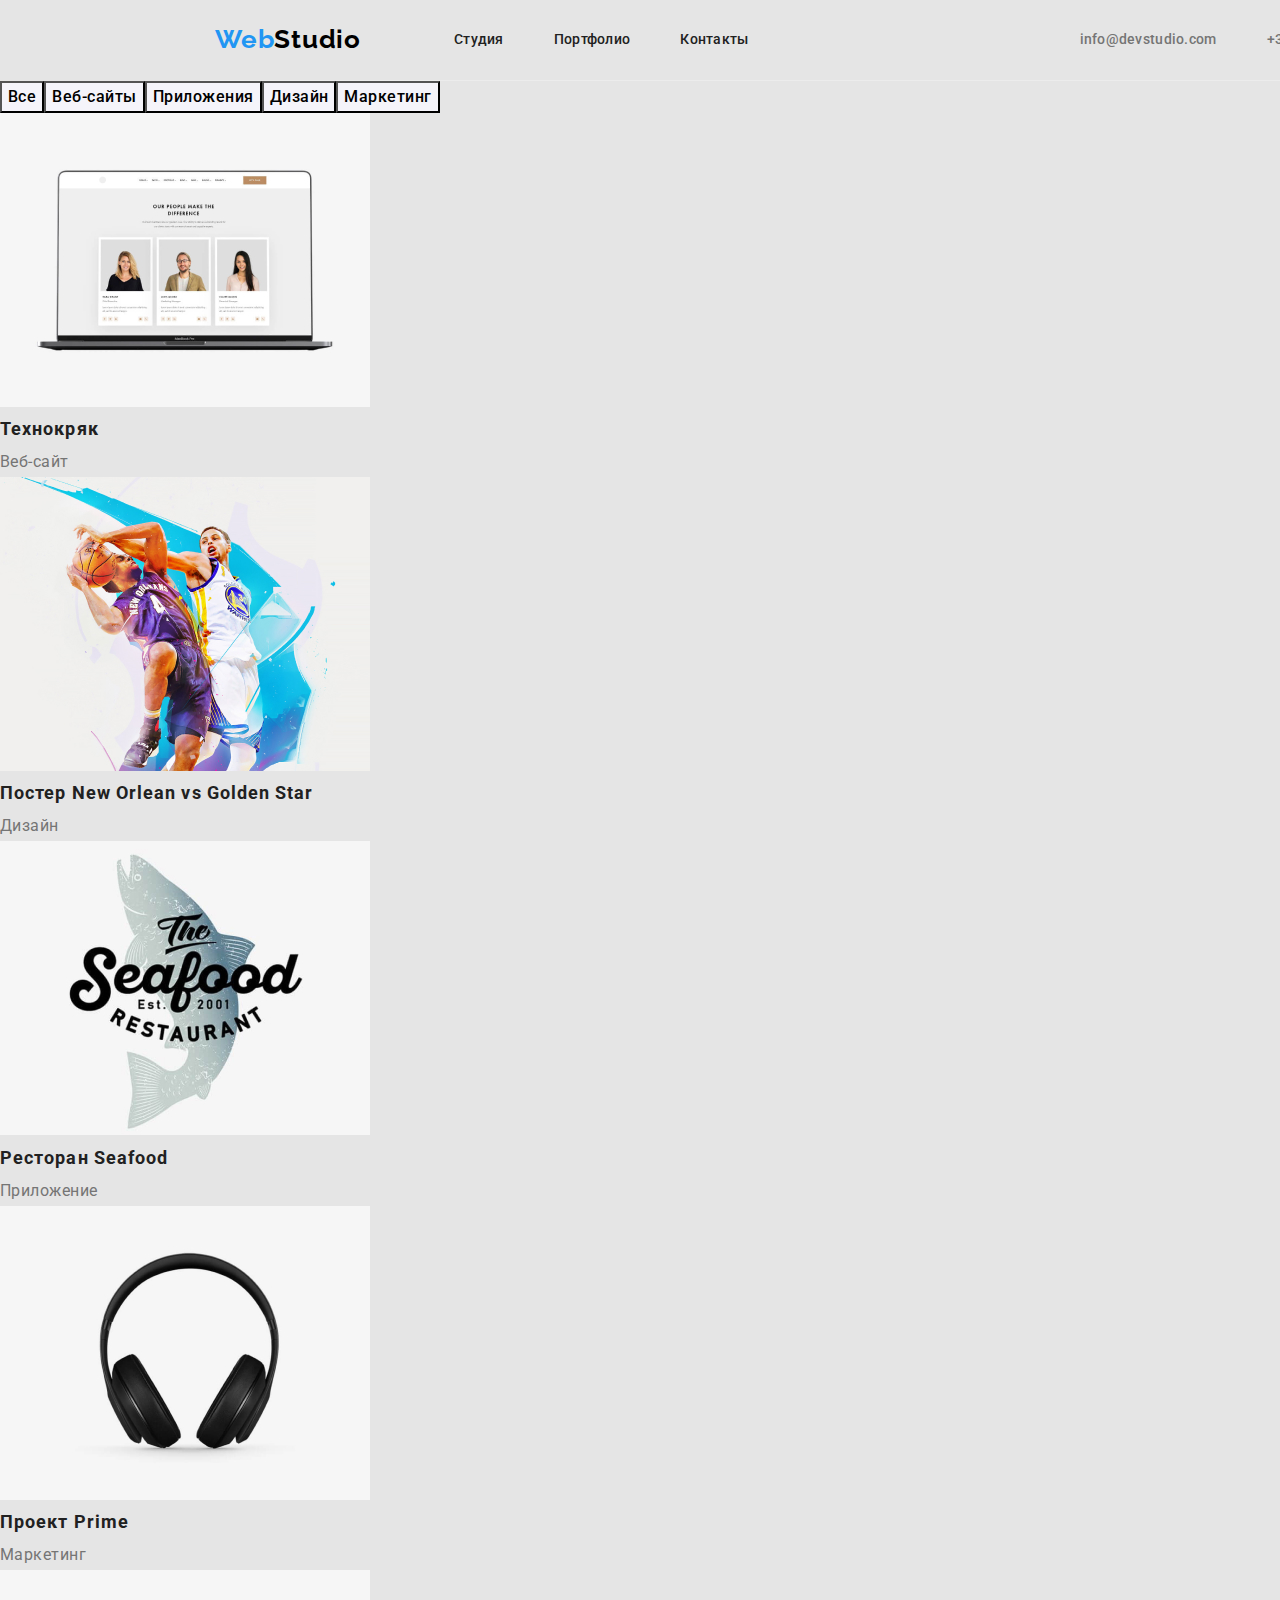
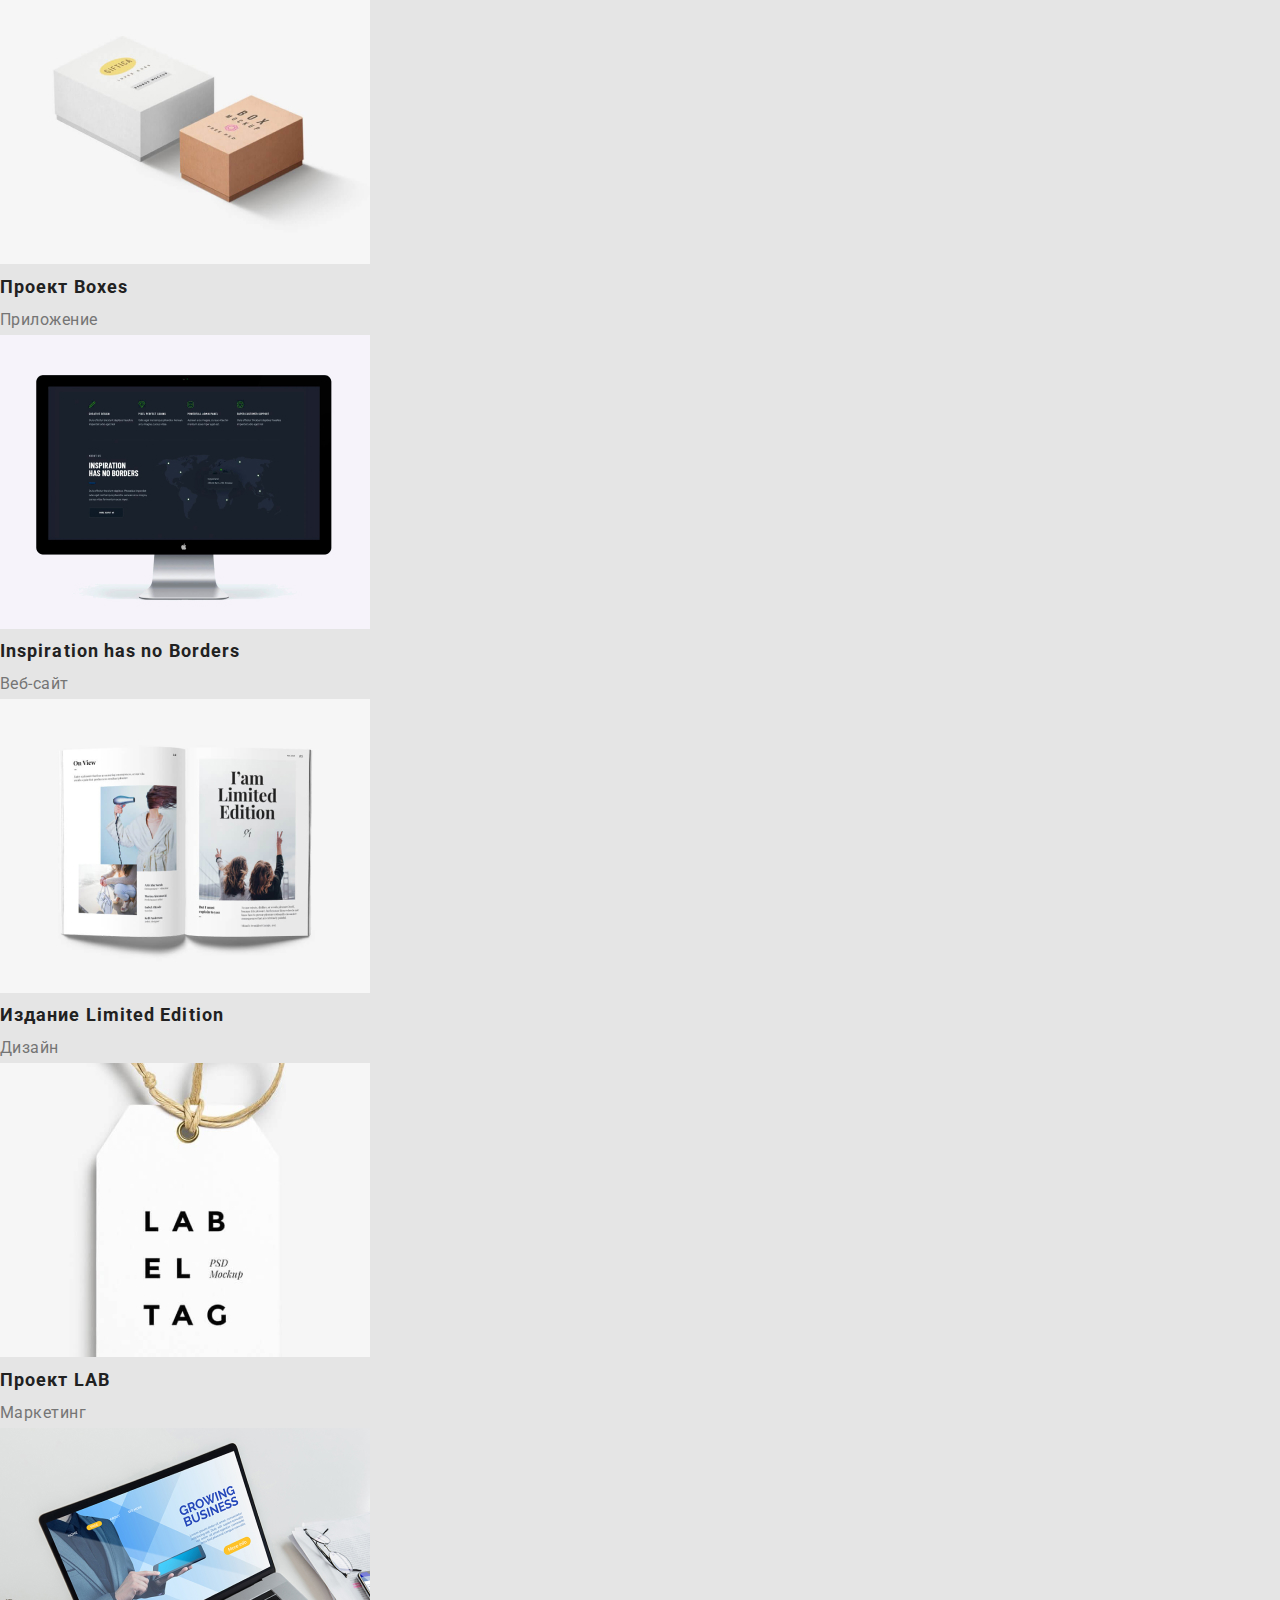
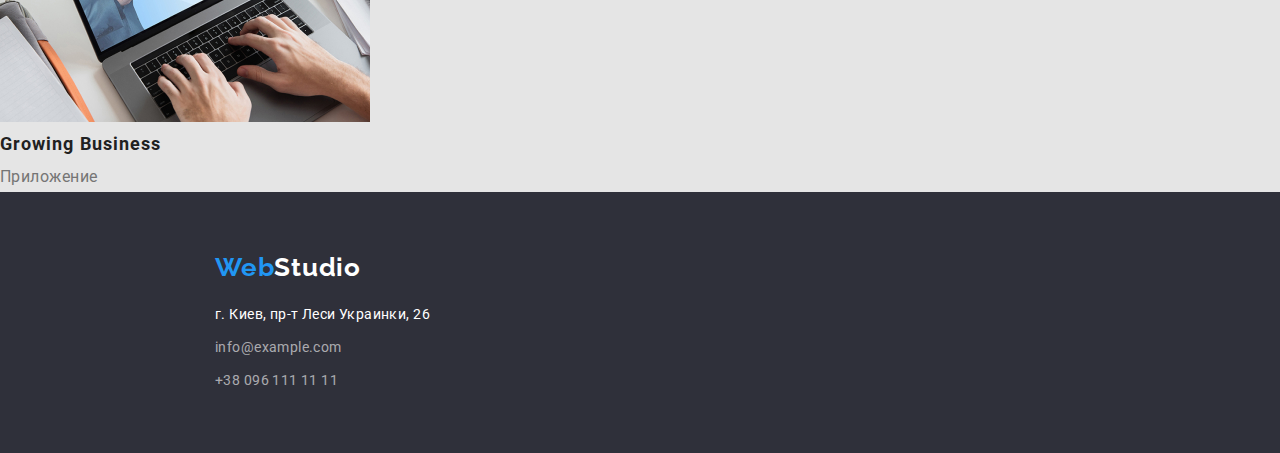
==== portfolio.html @ 34188f6e "ор" ====
<!DOCTYPE html>
<html lang="ru">
  <head>
    <meta charset="UTF-8" />
    <meta http-equiv="X-UA-Compatible" content="IE=edge" />
    <meta name="viewport" content="width=device-width, initial-scale=1.0" />
    <title>Portfolio</title>
    <link rel="preconnect" href="https://fonts.googleapis.com" />
    <link rel="preconnect" href="https://fonts.gstatic.com" crossorigin />
    <link href="https://fonts.googleapis.com/css2?family=Raleway:wght@700&family=Roboto:wght@400;500;700;900&display=swap" rel="stylesheet" />
		<link rel="stylesheet" href="https://cdnjs.cloudflare.com/ajax/libs/modern-normalize/1.1.0/modern-normalize.min.css">
		<link rel="stylesheet" href="./css/styles.css" />
  </head>

  <body>
     <header class="header container">
      <a href="/" class="logo"><span class="logo-web">Web</span><span class="logo-studio">Studio</span></a>

      <nav class="nav"> <!--Navigation !!!remind to add anchors!!!-->
        <ul class="nav-link">
          <li class="item"><a href="./index.html" class="nav-link-studio">Студия</a></li>
          <li class="item"><a href="./portfolio.html" class="nav-link-portfolio">Портфолио</a></li>
          <li class="item"><a href="" class="nav-link-contacts">Контакты</a></li>
        </ul>
      </nav>
				<a href="mailto:info@devstudio.com" class="header-link-mail">info@devstudio.com</a>
      	<a href="tel:+380961111111" class="header-link-tel">+38 096 111 11 11</a>
			      
    </header>

    <main>
      <section class="portfolio-projects-bloc">
        <ul class="portfolio-button-bloc">
          <li><button type="button" class="portfolio-button-whole">Все</button></li>
          <li><button type="button" class="portfolio-button-web">Веб-сайты</button></li>
          <li><button type="button" class="portfolio-button-app">Приложения</button></li>
          <li><button type="button" class="portfolio-button-design">Дизайн</button></li>
          <li><button type="button" class="portfolio-button-market">Маркетинг</button></li>
        </ul>

        <ul>
          <li>
            <a href="" class="portfolio-project-item"
              ><img src="./images/portfolio1.jpg" alt="ноутбук" width="370" />
              <h3 class="project-item-name">Технокряк</h3>
              <p class="project-item-attribute">Веб-сайт</p></a
            >
          </li>
          <li>
            <a href="" class="portfolio-project-item"
              ><img src="./images/portfolio2.jpg" alt="игра в баскетбол" width="370" />
              <h3 class="project-item-name">Постер New Orlean vs Golden Star</h3>
              <p class="project-item-attribute">Дизайн</p></a
            >
          </li>
          <li>
            <a href="" class="portfolio-project-item"
              ><img src="./images/portfolio3.jpg" alt="лого ресторана" width="370" />
              <h3 class="project-item-name">Ресторан Seafood</h3>
              <p class="project-item-attribute">Приложение</p></a
            >
          </li>
          <li>
            <a href="" class="portfolio-project-item"
              ><img src="./images/portfolio4.jpg" alt="наушники" width="370" />
              <h3 class="project-item-name">Проект Prime</h3>
              <p class="project-item-attribute">Маркетинг</p></a
            >
          </li>
          <li>
            <a href="" class="portfolio-project-item"
              ><img src="./images/portfolio5.jpg" alt="коробочки" width="370" />
              <h3 class="project-item-name">Проект Boxes</h3>
              <p class="project-item-attribute">Приложение</p></a
            >
          </li>
          <li>
            <a href="" class="portfolio-project-item"
              ><img src="./images/portfolio6.jpg" alt="монитор" width="370" />
              <h3 class="project-item-name">Inspiration has no Borders</h3>
              <p class="project-item-attribute">Веб-сайт</p></a
            >
          </li>
          <li>
            <a href="" class="portfolio-project-item"
              ><img src="./images/portfolio7.jpg" alt="книга" width="370" />
              <h3 class="project-item-name">Издание Limited Edition</h3>
              <p class="project-item-attribute">Дизайн</p></a
            >
          </li>
          <li>
            <a href="" class="portfolio-project-item"
              ><img src="./images/portfolio8.jpg" alt="ярлык" width="370" />
              <h3 class="project-item-name">Проект LAB</h3>
              <p class="project-item-attribute">Маркетинг</p></a
            >
          </li>
          <li>
            <a href="" class="portfolio-project-item"
              ><img src="./images/portfolio9.jpg" alt="рука ноутбук" width="370" />
              <h3 class="project-item-name">Growing Business</h3>
              <p class="project-item-attribute">Приложение</p></a
            >
          </li>
        </ul>
      </section>
    </main>

   <footer class="footer container">
			<div class="footer-bloc">
			 <a href="/" class="logo-footer"><span class="logo-web">Web</span><span class="logo-studio-footer">Studio</span></a>
     	 <address>
				<ul  class="footer-adr-bloc">
					<li><a href=""><p class="footer-address">г. Киев, пр-т Леси Украинки, 26</p></a></li>
					<li><a href="mailto:info@example.com" class="footer-link-mail">info@example.com</a></li>
					<li><a href="tel:+380961111111" class="footer-link-tel">+38 096 111 11 11</a></li>
				</ul>     
     	 </address>
			</div>     
    </footer>
  </body>
</html>
---- css/styles.css ----
body {
	 width: 1600px;
 	font-family: 'Roboto', sans-serif;
	color: var(--font-color);
	background-color: var(--background-color) ;
}

 :root {
	--white: #ffffff;
	--black: #000000; 
 	--font-color: #212121; /*var(--font-color)*/
	--accent-color:#2196F3; /*var(--accent-color)*/
	--footer-color:#2F303A; /*var(--footer-color)*/
	--background-color:#e5e5e5; /*var(--background-color)*/
	--team-bcgr-clr:#F5F4FA;
	--link-color:#757575; /*var(--link-color)*/
	--hero-color: #2F303A; /*var(--hero-color)*/
	--button-nonactiv-color:#F5F4FA;
	--footer-link-color: rgba(255, 255, 255, 0.6) /*var(--footer-link-color)*/
}

h1, h2, h3, ul, p {
	margin: 0;
	padding: 0;  /* !!!!!   ЭТО НАДО ИЛИ НЕТ?   !!!!!*/
	list-style-type: none;
}

.header {
	 display: flex;
	 align-items: center;
	 border-bottom: 1px solid #ECECEC;
}

.container {
	width: 1200px;
	margin-left: auto;
	margin-right: auto;
	
}

.logo {
	margin-left: 15px;

	font-family: 'Raleway';
	font-weight: 700;
	font-size: 26px;
	line-height: 1.2;
	text-decoration: none;
	letter-spacing: 0.03em;
}

.logo-web {
	font-family: 'Raleway';
	font-weight: 700;
	font-size: 26px;
	line-height: 1.2;
	letter-spacing: 0.03em;
	color: var(--accent-color);
}

.logo-studio {
	font-family: 'Raleway';
	font-weight: 700;
	font-size: 26px;
	line-height: 1.2;
	letter-spacing: 0.03em;
	color: var(--black);
}

.logo-studio-footer {
	font-family: 'Raleway';
	font-weight: 700;
	font-size: 26px;
	line-height: 1.2;
	letter-spacing: 0.03em;
	color: var(--white)
}

.nav {}

.nav-link {
	display: flex;
	list-style-type: none;
	margin-left: 93px;
}

.nav-link .item + .item{
	margin-left: 50px;
}

/* .nav-link li {outline: 1px solid red;} */

.nav-link a {
	display: block;
	padding-top: 32px;
	padding-bottom: 32px;

	color: var(--font-color);
	font-weight: 500;
	font-size: 14px;
	line-height: 1.14;
	letter-spacing: 0.02em;

	text-decoration: none;
}

.nav-link a:hover, .nav-link a:focus {
	color: var(--accent-color) ; 
}
 
.nav-link-studio {}

.nav-link-portfolio {}

.nav-link-contacts {}

.header-link-mail {
	margin-left: 331px;
	padding-top: 32px;
	padding-bottom: 32px;

	font-weight: 500;
	font-size: 14px;
	line-height: 1.14;
	letter-spacing: 0.02em;
	color: var(--link-color);

	text-decoration: none;
}

.header-link-mail:hover, .header-link-mail:focus {
	color: var(--accent-color); 
}

.header-link-tel {
	margin-left: 50px;
	padding-top: 32px;
	padding-bottom: 32px;

	font-weight: 500;
	font-size: 14px;
	line-height: 1.14;
	letter-spacing: 0.02em;
	color: var(--link-color);

	text-decoration: none;
}

.header-link-tel:hover, 
.header-link-tel:focus {
	color: var(--accent-color);
}

.hero {
	background-color: var(--hero-color);
}

.hero .container {
	padding-top: 200px;
	padding-bottom: 200px;
}

.hero-title {
	color: var(--white);
	font-weight: 900;
	font-size: 44px;
	line-height: 1.36;
	text-align: center;
	letter-spacing: 0.06em;
	text-transform: uppercase;
}

.hero-button {
	display: block;
	margin-left: auto;
	margin-right: auto;
	margin-top: 30px;
	padding: 10px 32px;

	font-family: inherit;
	font-style: inherit;
	font-weight: 700;
	font-size: 16px;
	line-height: 1.9;
	letter-spacing: 0.06em;
  background-color: var(--accent-color);
	color: var(--white);
	
	cursor: pointer;	
	border-radius: 4px;
	border-color: transparent;
}
 
.hero-button:hover, 
.hero-button:focus{} 

.hang{
	display: flex;
	margin-top: 94px;
		/* outline: 1px solid red; */
}

.hang .item {
	width: 270px;
}

.hang .item + .item {
	margin-left: 30px;
}

.hang-title {
	font-weight: 700;
	font-size: 14px;
	line-height: 1.14;
	letter-spacing: 0.03em;
	text-transform: uppercase;
}

.hang-desc {
	margin-top: 10px;

	font-weight: 400;
	font-size: 14px;
	line-height: 1.7;
	letter-spacing: 0.03em;
	color: var(--link-color);
}

.activity {
	margin-top: 94px;
		/* outline: 1px solid green; */
}

.activity-title {
	font-weight: 700;
	font-size: 36px;
	line-height: 1.17;
	text-align: center;
	letter-spacing: 0.03em;
}

.activity .list {
	display: flex;
	margin-right: auto;
	justify-content: space-around;
	/* outline: 1px solid red; */
}

.activity .list .item {
	margin-top: 50px;
}

.activity .list .item img {
	display: block;
}

.team {
	margin-top: 94px;
	padding-bottom: 94px;

	background-color: var(--team-bcgr-clr) ;
	/* outline: 1px solid green; */
}

.team-title {
	padding-top: 94px;

	font-weight: 700;
	font-size: 36px;
	line-height: 1.17;
	text-align: center;
	letter-spacing: 0.03em;
}

.team-list {
	display: flex;
	margin-top: 50px;
	/* outline: 1px solid red; */
}

.team-list .item {
	/* outline: 1px solid gray; */
	background-color: var(--white);
	filter: drop-shadow(0px 4px 4px rgba(0, 0, 0, 0.25));
}

.team-list .item > img{
 display: block;

}

.team-list .item + .item {
 margin-left: 30px;
}

.team-name {
	margin-top: 30px;
	text-align: center;


	font-weight: 500;
	font-size: 16px;
	line-height: 1.2;
	letter-spacing: 0.03em;
}

.team-position {
	margin-top: 10px;
	text-align: center;

	font-size: 16px;
	line-height: 1.9;
	letter-spacing: 0.03em;
	color: var(--link-color);
}

.footer {
	width: 1600px;
	background-color: var(--footer-color);
}

.footer-bloc {
	margin-left: 215px;
	padding-top: 60px;
	padding-bottom: 60px;
}

.logo-footer {
	text-decoration: none;
}


.footer-adr-bloc {
	display: block;
	margin-top: 20px;
}

.footer-adr-bloc a {
	display: block;
	text-decoration: none;
}
.footer-address {
	font-style: normal;
	font-size: 14px;
	line-height: 1.7;
	letter-spacing: 0.03em;
	color: var(--white);
}

.footer-link-mail {
	margin-top: 9px;

	font-style: normal;
	font-size: 14px;
	line-height: 1.7;
	letter-spacing: 0.03em;
	color: var(--footer-link-color);

	text-decoration: none;
}

.footer-link-tel {
	margin-top: 9px;

	font-style: normal;
	font-size: 14px;
	line-height: 1.7;
	letter-spacing: 0.03em;
	color: var(--footer-link-color);

	text-decoration: none;
}

.portfolio-button-bloc {
	display: flex;
}

.portfolio-button-whole {
	font-family: inherit;
	font-style: inherit;
	font-weight: 500;
	font-size: 16px;
	line-height: 1.6;
	text-align: center;
	letter-spacing: 0.03em;
	background-color: var(--button-nonactiv-color);

	cursor: pointer;
}

.portfolio-button-web {
	font-family: inherit;
	font-style: inherit;
	font-weight: 500;
	font-size: 16px;
	line-height: 1.6;
	text-align: center;
	letter-spacing: 0.03em;
	background-color: var(--button-nonactiv-color);
	
	cursor: pointer;
	background-color: var(--button-nonactiv-color);
}

.portfolio-button-app {
	font-family: inherit;
	font-style: inherit;
	font-weight: 500;
	font-size: 16px;
	line-height: 1.6;
	text-align: center;
	letter-spacing: 0.03em;
	background-color: var(--button-nonactiv-color);
	
	cursor: pointer;

}

.portfolio-button-design {
	font-family: inherit;
	font-style: inherit;
	font-weight: 500;
	font-size: 16px;
	line-height: 1.6;
	text-align: center;
	letter-spacing: 0.03em;
	background-color: var(--button-nonactiv-color);

	cursor: pointer;

}

.portfolio-button-market {
	font-family: inherit;
	font-style: inherit;
	font-weight: 500;
	font-size: 16px;
	line-height: 1.6;
	text-align: center;
	letter-spacing: 0.03em;
	background-color: var(--button-nonactiv-color);

	cursor: pointer;
}

.portfolio-button-whole:hover, 
.portfolio-button-whole:focus {
	background-color: var(--accent-color);
	color: var(--white);
}

.portfolio-button-web:hover, 
.portfolio-button-web:focus {
	background-color: var(--accent-color);
	color: var(--white);
}


.portfolio-button-app:hover, 
.portfolio-button-app:focus {
	background-color: var(--accent-color);
	color: var(--white);
}


.portfolio-button-design:hover, 
.portfolio-button-design:focus {
	background-color: var(--accent-color);
	color: var(--white);
}

.portfolio-button-market:hover, 
.portfolio-button-market:focus {
	background-color: var(--accent-color);
	color: var(--white);
}


.portfolio-projects-bloc {}

.portfolio-projects-bloc ul {
	list-style-type: none;
}

.portfolio-project-item {
	text-decoration: none;
}

.project-item-name {
	font-weight: 700;
	font-size: 18px;
	line-height: 2.0;
	letter-spacing: 0.06em;
	color: var(--font-color);
}

.project-item-attribute {
	font-size: 16px;
	line-height: 30px;
	letter-spacing: 0.03em;
	color: var(--link-color);
}
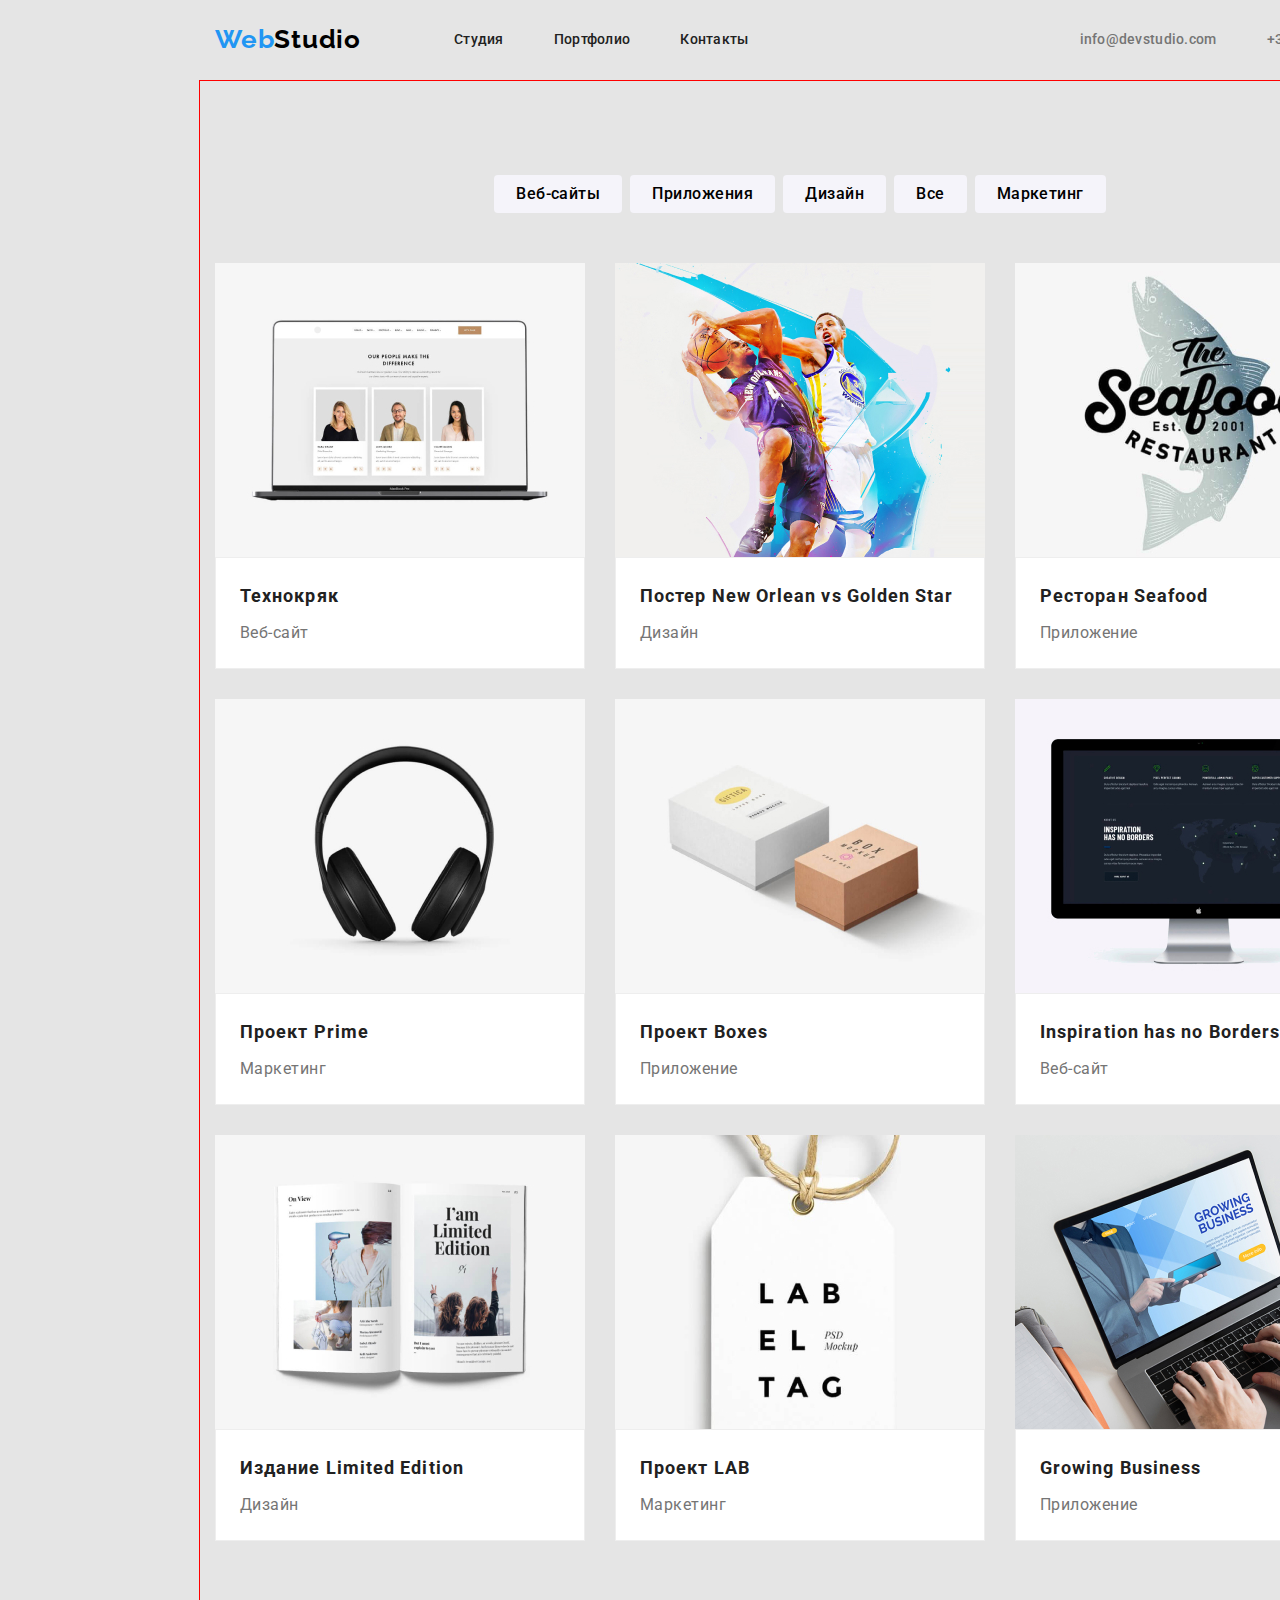
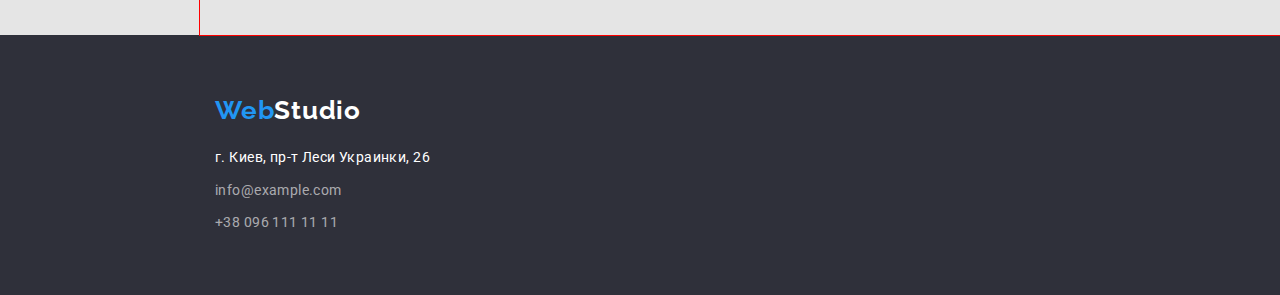
==== commit 5b8ee08d: "xxx" ====
--- a/portfolio.html
+++ b/portfolio.html
@@ -13,107 +13,127 @@
   </head>
 
   <body>
-     <header class="header container">
-      <a href="/" class="logo"><span class="logo-web">Web</span><span class="logo-studio">Studio</span></a>
+    <header>
+			<div class=" header container">
+				<a href="/" class="logo"><span class="logo-web">Web</span><span class="logo-studio">Studio</span></a>
 
-      <nav class="nav"> <!--Navigation !!!remind to add anchors!!!-->
-        <ul class="nav-link">
-          <li class="item"><a href="./index.html" class="nav-link-studio">Студия</a></li>
-          <li class="item"><a href="./portfolio.html" class="nav-link-portfolio">Портфолио</a></li>
-          <li class="item"><a href="" class="nav-link-contacts">Контакты</a></li>
-        </ul>
-      </nav>
+        <nav class="nav"> <!--Navigation !!!remind to add anchors!!!-->
+          <ul class="nav-link">
+            <li class="item"><a href="./index.html" class="nav-link-studio">Студия</a></li>
+            <li class="item"><a href="./portfolio.html" class="nav-link-portfolio">Портфолио</a></li>
+            <li class="item"><a href="" class="nav-link-contacts">Контакты</a></li>
+          </ul>
+        </nav>
 				<a href="mailto:info@devstudio.com" class="header-link-mail">info@devstudio.com</a>
       	<a href="tel:+380961111111" class="header-link-tel">+38 096 111 11 11</a>
-			      
+		  </div>
     </header>
 
     <main>
-      <section class="portfolio-projects-bloc">
+			<div class="container">
+      <section class="section">
         <ul class="portfolio-button-bloc">
-          <li><button type="button" class="portfolio-button-whole">Все</button></li>
-          <li><button type="button" class="portfolio-button-web">Веб-сайты</button></li>
-          <li><button type="button" class="portfolio-button-app">Приложения</button></li>
-          <li><button type="button" class="portfolio-button-design">Дизайн</button></li>
-          <li><button type="button" class="portfolio-button-market">Маркетинг</button></li>
+					<li class="button"><button type="button" class="portfolio-button">Веб-сайты</button></li>
+          <li class="button"><button type="button" class="portfolio-button">Приложения</button></li>
+          <li class="button"><button type="button" class="portfolio-button">Дизайн</button></li>
+          <li class="button"><button type="button" class="portfolio-button">Все</button></li>
+          <li class="button"><button type="button" class="portfolio-button">Маркетинг</button></li>
         </ul>
 
-        <ul>
-          <li>
-            <a href="" class="portfolio-project-item"
+        <ul class="portfolio-projects">
+          <li class="item">
+            <a href="" class="link" 
               ><img src="./images/portfolio1.jpg" alt="ноутбук" width="370" />
-              <h3 class="project-item-name">Технокряк</h3>
-              <p class="project-item-attribute">Веб-сайт</p></a
+             <div class="signature">
+							<h3 class="project-item-name">Технокряк</h3>
+              <p class="project-item-attribute">Веб-сайт</p></div></a
             >
           </li>
-          <li>
-            <a href="" class="portfolio-project-item"
+          <li class="item">
+            <a href="" class="link"
               ><img src="./images/portfolio2.jpg" alt="игра в баскетбол" width="370" />
-              <h3 class="project-item-name">Постер New Orlean vs Golden Star</h3>
-              <p class="project-item-attribute">Дизайн</p></a
+             <div class="signature">
+							<h3 class="project-item-name">Постер New Orlean vs Golden Star</h3>
+              <p class="project-item-attribute">Дизайн</p></div></a
             >
           </li>
-          <li>
-            <a href="" class="portfolio-project-item"
+          <li class="item">
+            <a href="" class="link"
               ><img src="./images/portfolio3.jpg" alt="лого ресторана" width="370" />
-              <h3 class="project-item-name">Ресторан Seafood</h3>
-              <p class="project-item-attribute">Приложение</p></a
+             <div class="signature">
+							<h3 class="project-item-name">Ресторан Seafood</h3>
+              <p class="project-item-attribute">Приложение</p>
+						 </div></a
             >
           </li>
-          <li>
-            <a href="" class="portfolio-project-item"
+          <li class="item">
+            <a href="" class="link"
               ><img src="./images/portfolio4.jpg" alt="наушники" width="370" />
-              <h3 class="project-item-name">Проект Prime</h3>
-              <p class="project-item-attribute">Маркетинг</p></a
+             <div class="signature">
+							<h3 class="project-item-name">Проект Prime</h3>
+              <p class="project-item-attribute">Маркетинг</p>
+						 </div></a
             >
           </li>
-          <li>
-            <a href="" class="portfolio-project-item"
+          <li class="item">
+            <a href="" class="link"
               ><img src="./images/portfolio5.jpg" alt="коробочки" width="370" />
-              <h3 class="project-item-name">Проект Boxes</h3>
-              <p class="project-item-attribute">Приложение</p></a
+             <div class="signature">
+							<h3 class="project-item-name">Проект Boxes</h3>
+              <p class="project-item-attribute">Приложение</p>
+						 </div></a
             >
           </li>
-          <li>
-            <a href="" class="portfolio-project-item"
+          <li class="item">
+            <a href="" class="link"
               ><img src="./images/portfolio6.jpg" alt="монитор" width="370" />
-              <h3 class="project-item-name">Inspiration has no Borders</h3>
-              <p class="project-item-attribute">Веб-сайт</p></a
+             <div class="signature">
+							<h3 class="project-item-name">Inspiration has no Borders</h3>
+              <p class="project-item-attribute">Веб-сайт</p>
+						 </div></a
             >
           </li>
-          <li>
-            <a href="" class="portfolio-project-item"
+          <li class="item">
+            <a href="" class="link"
               ><img src="./images/portfolio7.jpg" alt="книга" width="370" />
-              <h3 class="project-item-name">Издание Limited Edition</h3>
-              <p class="project-item-attribute">Дизайн</p></a
+             <div class="signature">
+							<h3 class="project-item-name">Издание Limited Edition</h3>
+              <p class="project-item-attribute">Дизайн</p>
+						 </div></a
             >
           </li>
-          <li>
-            <a href="" class="portfolio-project-item"
+          <li class="item">
+            <a href="" class="link"
               ><img src="./images/portfolio8.jpg" alt="ярлык" width="370" />
-              <h3 class="project-item-name">Проект LAB</h3>
-              <p class="project-item-attribute">Маркетинг</p></a
+            <div class="signature">
+							<h3 class="project-item-name">Проект LAB</h3>
+              <p class="project-item-attribute">Маркетинг</p>
+						 </div></a
             >
           </li>
-          <li>
-            <a href="" class="portfolio-project-item"
+          <li class="item">
+            <a href="" class="link"
               ><img src="./images/portfolio9.jpg" alt="рука ноутбук" width="370" />
-              <h3 class="project-item-name">Growing Business</h3>
-              <p class="project-item-attribute">Приложение</p></a
+             <div class="signature">
+							<h3 class="project-item-name">Growing Business</h3>
+              <p class="project-item-attribute">Приложение</p>
+						 </div></a
             >
           </li>
+					
         </ul>
+			</div>
       </section>
     </main>
 
-   <footer class="footer container">
-			<div class="footer-bloc">
+   <footer class="footer">
+			<div class="footer-bloc container">
 			 <a href="/" class="logo-footer"><span class="logo-web">Web</span><span class="logo-studio-footer">Studio</span></a>
      	 <address>
 				<ul  class="footer-adr-bloc">
 					<li><a href=""><p class="footer-address">г. Киев, пр-т Леси Украинки, 26</p></a></li>
-					<li><a href="mailto:info@example.com" class="footer-link-mail">info@example.com</a></li>
-					<li><a href="tel:+380961111111" class="footer-link-tel">+38 096 111 11 11</a></li>
+					<li><a href="mailto:info@example.com" class="footer-link">info@example.com</a></li>
+					<li><a href="tel:+380961111111" class="footer-link">+38 096 111 11 11</a></li>
 				</ul>     
      	 </address>
 			</div>     
--- a/css/styles.css
+++ b/css/styles.css
@@ -16,26 +16,41 @@
 	--link-color:#757575; /*var(--link-color)*/
 	--hero-color: #2F303A; /*var(--hero-color)*/
 	--button-nonactiv-color:#F5F4FA;
+	--header-border-clr:#ECECEC;
+	--portfolio-border-clr:#EEEEEE;
 	--footer-link-color: rgba(255, 255, 255, 0.6) /*var(--footer-link-color)*/
 }
 
-h1, h2, h3, ul, p {
+h1, 
+h2, 
+h3, 
+ul, 
+p {
 	margin: 0;
 	padding: 0;  /* !!!!!   ЭТО НАДО ИЛИ НЕТ?   !!!!!*/
 	list-style-type: none;
 }
 
-.header {
-	 display: flex;
-	 align-items: center;
-	 border-bottom: 1px solid #ECECEC;
-}
+a {text-decoration: none;}
 
 .container {
 	width: 1200px;
 	margin-left: auto;
 	margin-right: auto;
+}
+
+.section {
+	padding: 94px 15px;
+	/* justify-content: center; */
+	outline: 1px solid red;
 	
+}
+
+.header {
+	 display: flex;
+	 align-items: center;
+	 border-bottom: 1px solid var(--header-border-clr);
+	 margin-top: 0;
 }
 
 .logo {
@@ -45,7 +60,6 @@
 	font-weight: 700;
 	font-size: 26px;
 	line-height: 1.2;
-	text-decoration: none;
 	letter-spacing: 0.03em;
 }
 
@@ -100,20 +114,12 @@
 	font-size: 14px;
 	line-height: 1.14;
 	letter-spacing: 0.02em;
-
-	text-decoration: none;
 }
 
 .nav-link a:hover, .nav-link a:focus {
 	color: var(--accent-color) ; 
 }
  
-.nav-link-studio {}
-
-.nav-link-portfolio {}
-
-.nav-link-contacts {}
-
 .header-link-mail {
 	margin-left: 331px;
 	padding-top: 32px;
@@ -124,8 +130,6 @@
 	line-height: 1.14;
 	letter-spacing: 0.02em;
 	color: var(--link-color);
-
-	text-decoration: none;
 }
 
 .header-link-mail:hover, .header-link-mail:focus {
@@ -142,8 +146,6 @@
 	line-height: 1.14;
 	letter-spacing: 0.02em;
 	color: var(--link-color);
-
-	text-decoration: none;
 }
 
 .header-link-tel:hover, 
@@ -151,13 +153,13 @@
 	color: var(--accent-color);
 }
 
-.hero {
+.hero {  /* ЭТОТ КЛАСС ТОЛЬКО ДЛЯ ЧЁРНОГО ФОНА 1600px width*/
 	background-color: var(--hero-color);
 }
 
 .hero .container {
-	padding-top: 200px;
-	padding-bottom: 200px;
+	padding-top: 106px;
+	padding-bottom: 106px;
 }
 
 .hero-title {
@@ -196,8 +198,7 @@
 
 .hang{
 	display: flex;
-	margin-top: 94px;
-		/* outline: 1px solid red; */
+	justify-content: center;
 }
 
 .hang .item {
@@ -226,10 +227,7 @@
 	color: var(--link-color);
 }
 
-.activity {
-	margin-top: 94px;
-		/* outline: 1px solid green; */
-}
+
 
 .activity-title {
 	font-weight: 700;
@@ -239,32 +237,30 @@
 	letter-spacing: 0.03em;
 }
 
-.activity .list {
-	display: flex;
-	margin-right: auto;
-	justify-content: space-around;
+.activity-list {
+	display: flex;
+  justify-content: center;
 	/* outline: 1px solid red; */
 }
 
-.activity .list .item {
+.activity-list .item {
 	margin-top: 50px;
 }
 
-.activity .list .item img {
+.activity-list .item + .item {
+	margin-left: 30px;
+}
+
+.activity-list .item img {
 	display: block;
 }
 
 .team {
-	margin-top: 94px;
-	padding-bottom: 94px;
-
 	background-color: var(--team-bcgr-clr) ;
 	/* outline: 1px solid green; */
 }
 
 .team-title {
-	padding-top: 94px;
-
 	font-weight: 700;
 	font-size: 36px;
 	line-height: 1.17;
@@ -275,7 +271,7 @@
 .team-list {
 	display: flex;
 	margin-top: 50px;
-	/* outline: 1px solid red; */
+	padding: 0 15px;
 }
 
 .team-list .item {
@@ -286,7 +282,6 @@
 
 .team-list .item > img{
  display: block;
-
 }
 
 .team-list .item + .item {
@@ -315,7 +310,6 @@
 }
 
 .footer {
-	width: 1600px;
 	background-color: var(--footer-color);
 }
 
@@ -325,11 +319,6 @@
 	padding-bottom: 60px;
 }
 
-.logo-footer {
-	text-decoration: none;
-}
-
-
 .footer-adr-bloc {
 	display: block;
 	margin-top: 20px;
@@ -337,8 +326,8 @@
 
 .footer-adr-bloc a {
 	display: block;
-	text-decoration: none;
-}
+}
+
 .footer-address {
 	font-style: normal;
 	font-size: 14px;
@@ -347,7 +336,7 @@
 	color: var(--white);
 }
 
-.footer-link-mail {
+.footer-link {
 	margin-top: 9px;
 
 	font-style: normal;
@@ -355,27 +344,23 @@
 	line-height: 1.7;
 	letter-spacing: 0.03em;
 	color: var(--footer-link-color);
-
-	text-decoration: none;
-}
-
-.footer-link-tel {
-	margin-top: 9px;
-
-	font-style: normal;
-	font-size: 14px;
-	line-height: 1.7;
-	letter-spacing: 0.03em;
-	color: var(--footer-link-color);
-
-	text-decoration: none;
 }
 
 .portfolio-button-bloc {
 	display: flex;
-}
-
-.portfolio-button-whole {
+	padding-bottom: 16px;
+	justify-content: center;
+	margin-bottom: 34px;
+}
+
+.portfolio-button-bloc .button + .button {
+	margin-left: 8px;
+}
+
+
+.portfolio-button {
+	padding: 6px 22px;
+
 	font-family: inherit;
 	font-style: inherit;
 	font-weight: 500;
@@ -385,105 +370,49 @@
 	letter-spacing: 0.03em;
 	background-color: var(--button-nonactiv-color);
 
+	border-radius: 4px;
+	border-style: none;
 	cursor: pointer;
 }
 
-.portfolio-button-web {
-	font-family: inherit;
-	font-style: inherit;
-	font-weight: 500;
-	font-size: 16px;
-	line-height: 1.6;
-	text-align: center;
-	letter-spacing: 0.03em;
-	background-color: var(--button-nonactiv-color);
-	
-	cursor: pointer;
-	background-color: var(--button-nonactiv-color);
-}
-
-.portfolio-button-app {
-	font-family: inherit;
-	font-style: inherit;
-	font-weight: 500;
-	font-size: 16px;
-	line-height: 1.6;
-	text-align: center;
-	letter-spacing: 0.03em;
-	background-color: var(--button-nonactiv-color);
-	
-	cursor: pointer;
-
-}
-
-.portfolio-button-design {
-	font-family: inherit;
-	font-style: inherit;
-	font-weight: 500;
-	font-size: 16px;
-	line-height: 1.6;
-	text-align: center;
-	letter-spacing: 0.03em;
-	background-color: var(--button-nonactiv-color);
-
-	cursor: pointer;
-
-}
-
-.portfolio-button-market {
-	font-family: inherit;
-	font-style: inherit;
-	font-weight: 500;
-	font-size: 16px;
-	line-height: 1.6;
-	text-align: center;
-	letter-spacing: 0.03em;
-	background-color: var(--button-nonactiv-color);
-
-	cursor: pointer;
-}
-
-.portfolio-button-whole:hover, 
-.portfolio-button-whole:focus {
+.portfolio-button:hover, 
+.portfolio-button:focus {
 	background-color: var(--accent-color);
 	color: var(--white);
 }
 
-.portfolio-button-web:hover, 
-.portfolio-button-web:focus {
-	background-color: var(--accent-color);
-	color: var(--white);
-}
-
-
-.portfolio-button-app:hover, 
-.portfolio-button-app:focus {
-	background-color: var(--accent-color);
-	color: var(--white);
-}
-
-
-.portfolio-button-design:hover, 
-.portfolio-button-design:focus {
-	background-color: var(--accent-color);
-	color: var(--white);
-}
-
-.portfolio-button-market:hover, 
-.portfolio-button-market:focus {
-	background-color: var(--accent-color);
-	color: var(--white);
-}
-
-
-.portfolio-projects-bloc {}
-
-.portfolio-projects-bloc ul {
-	list-style-type: none;
-}
-
-.portfolio-project-item {
-	text-decoration: none;
+.portfolio-projects {
+	display: flex;
+	flex-wrap: wrap;
+}
+
+.portfolio-projects .item {
+	width: 370px;
+	margin-right: 30px;
+	margin-top: 30px;
+	display: block;
+
+	box-sizing: border-box;
+
+	background-color: var(--white);
+}
+
+.portfolio-projects .item:nth-child(3n) {
+	margin-right: 0;
+}
+
+.portfolio-projects .item:nth-child(-n+3) {
+	margin-top: 0;
+}
+
+.portfolio-projects img {
+	display: block;
+}
+
+.signature {
+	width: 370px;
+	padding: 20px 24px;
+	border: 1px solid var(--portfolio-border-clr);
 }
 
 .project-item-name {
@@ -495,6 +424,8 @@
 }
 
 .project-item-attribute {
+	margin-top: 4px;
+
 	font-size: 16px;
 	line-height: 30px;
 	letter-spacing: 0.03em;
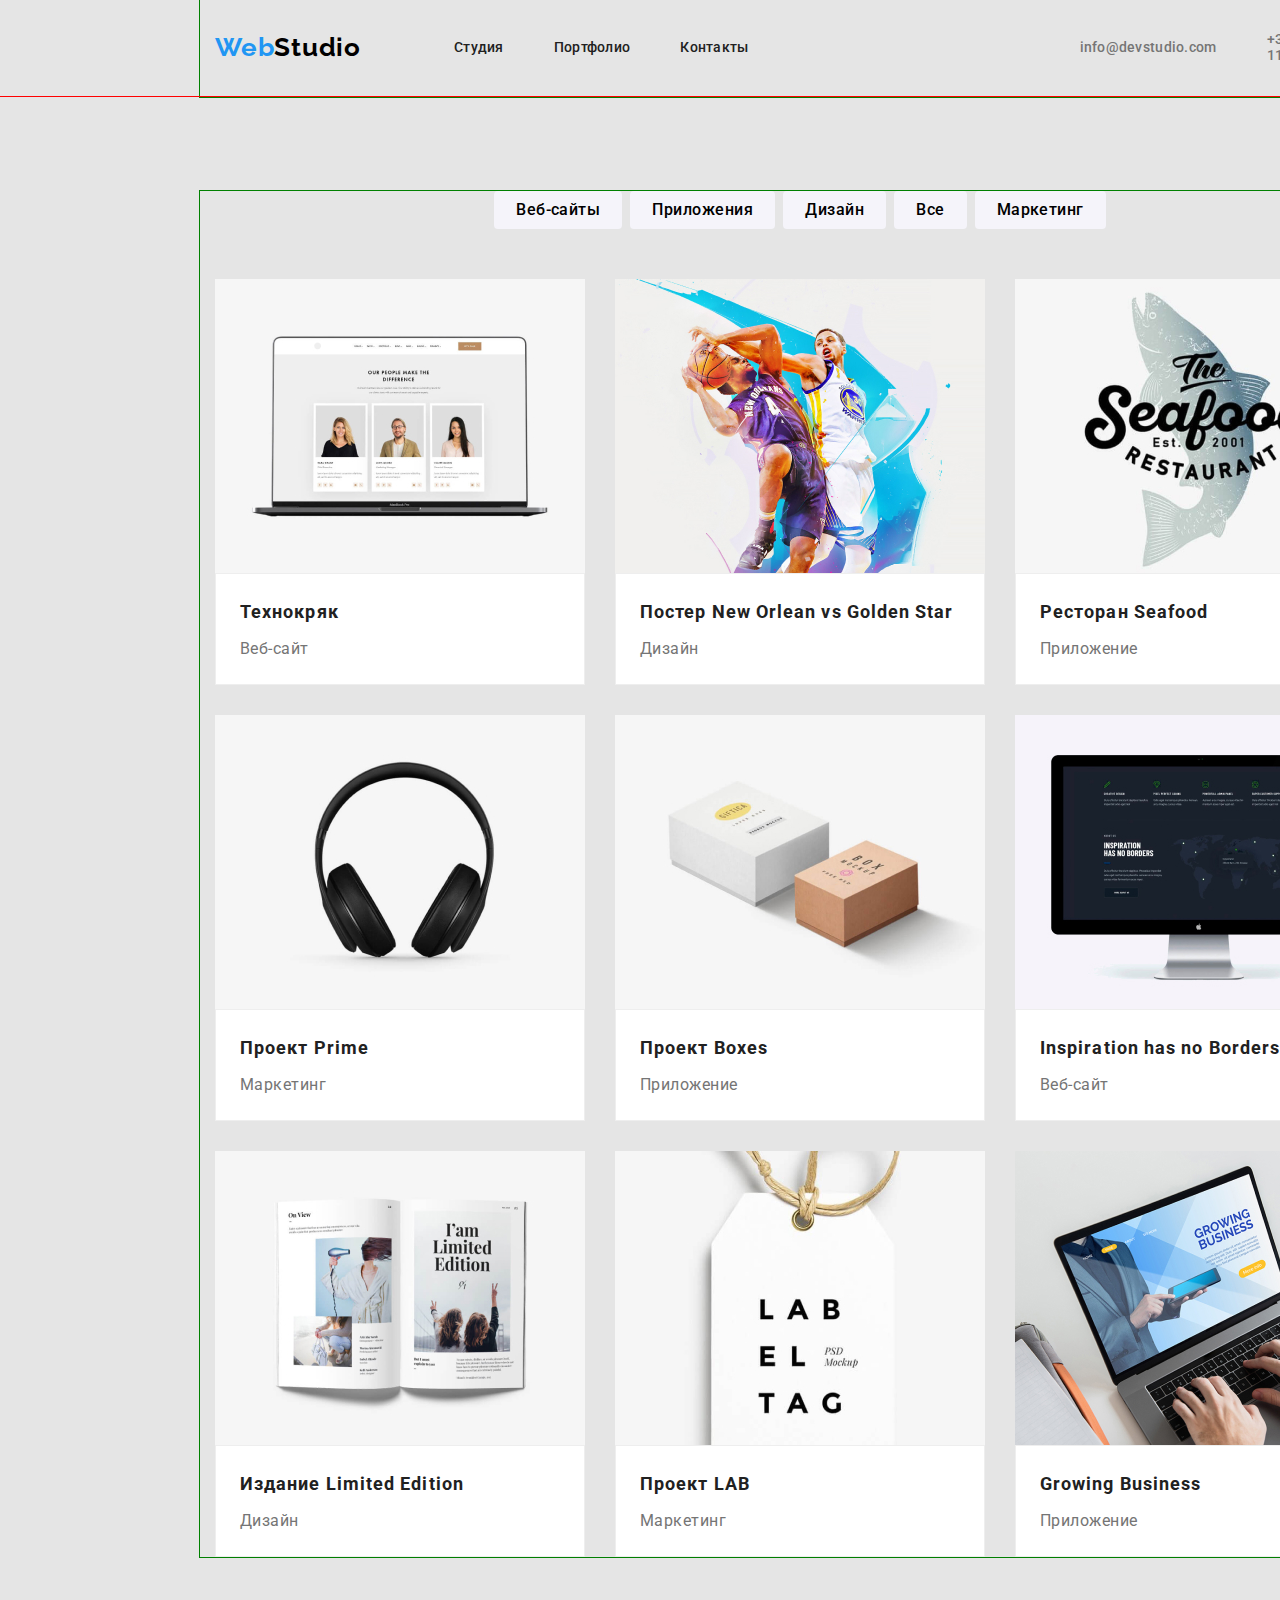
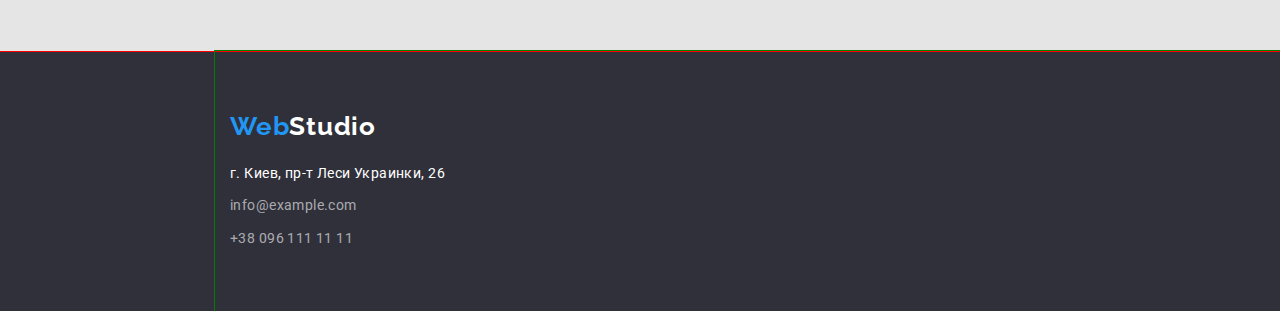
==== commit 06461ab2: "completed homework 3" ====
--- a/portfolio.html
+++ b/portfolio.html
@@ -17,11 +17,11 @@
 			<div class=" header container">
 				<a href="/" class="logo"><span class="logo-web">Web</span><span class="logo-studio">Studio</span></a>
 
-        <nav class="nav"> <!--Navigation !!!remind to add anchors!!!-->
-          <ul class="nav-link">
-            <li class="item"><a href="./index.html" class="nav-link-studio">Студия</a></li>
-            <li class="item"><a href="./portfolio.html" class="nav-link-portfolio">Портфолио</a></li>
-            <li class="item"><a href="" class="nav-link-contacts">Контакты</a></li>
+        <nav class=> <!--Navigation !!!remind to add anchors!!!-->
+          <ul class="nav">
+            <li class="item"><a href="./index.html" class="nav-link">Студия</a></li>
+            <li class="item"><a href="./portfolio.html" class="nav-link">Портфолио</a></li>
+            <li class="item"><a href="" class="nav-link">Контакты</a></li>
           </ul>
         </nav>
 				<a href="mailto:info@devstudio.com" class="header-link-mail">info@devstudio.com</a>
@@ -30,8 +30,9 @@
     </header>
 
     <main>
-			<div class="container">
+			
       <section class="section">
+			  <div class="container">	
         <ul class="portfolio-button-bloc">
 					<li class="button"><button type="button" class="portfolio-button">Веб-сайты</button></li>
           <li class="button"><button type="button" class="portfolio-button">Приложения</button></li>
--- a/css/styles.css
+++ b/css/styles.css
@@ -37,13 +37,13 @@
 	width: 1200px;
 	margin-left: auto;
 	margin-right: auto;
+	padding: 0 15px;
+	outline: 1px solid green;
 }
 
 .section {
-	padding: 94px 15px;
-	/* justify-content: center; */
+	padding: 94px 0;
 	outline: 1px solid red;
-	
 }
 
 .header {
@@ -54,8 +54,6 @@
 }
 
 .logo {
-	margin-left: 15px;
-
 	font-family: 'Raleway';
 	font-weight: 700;
 	font-size: 26px;
@@ -90,21 +88,17 @@
 	color: var(--white)
 }
 
-.nav {}
-
-.nav-link {
+.nav {
 	display: flex;
 	list-style-type: none;
 	margin-left: 93px;
 }
 
-.nav-link .item + .item{
+.nav .item + .item{
 	margin-left: 50px;
 }
 
-/* .nav-link li {outline: 1px solid red;} */
-
-.nav-link a {
+.nav-link {
 	display: block;
 	padding-top: 32px;
 	padding-bottom: 32px;
@@ -116,7 +110,7 @@
 	letter-spacing: 0.02em;
 }
 
-.nav-link a:hover, .nav-link a:focus {
+.nav-link:hover, .nav-link:focus {
 	color: var(--accent-color) ; 
 }
  
@@ -153,13 +147,11 @@
 	color: var(--accent-color);
 }
 
-.hero {  /* ЭТОТ КЛАСС ТОЛЬКО ДЛЯ ЧЁРНОГО ФОНА 1600px width*/
+
+.hero {  
 	background-color: var(--hero-color);
-}
-
-.hero .container {
-	padding-top: 106px;
-	padding-bottom: 106px;
+	padding-top: 200px;
+	padding-bottom: 200px;
 }
 
 .hero-title {
@@ -196,6 +188,7 @@
 .hero-button:hover, 
 .hero-button:focus{} 
 
+
 .hang{
 	display: flex;
 	justify-content: center;
@@ -239,8 +232,6 @@
 
 .activity-list {
 	display: flex;
-  justify-content: center;
-	/* outline: 1px solid red; */
 }
 
 .activity-list .item {
@@ -271,7 +262,6 @@
 .team-list {
 	display: flex;
 	margin-top: 50px;
-	padding: 0 15px;
 }
 
 .team-list .item {
@@ -346,11 +336,13 @@
 	color: var(--footer-link-color);
 }
 
+
 .portfolio-button-bloc {
 	display: flex;
 	padding-bottom: 16px;
 	justify-content: center;
 	margin-bottom: 34px;
+	/* Так нарисовано на макете */
 }
 
 .portfolio-button-bloc .button + .button {
@@ -390,9 +382,6 @@
 	width: 370px;
 	margin-right: 30px;
 	margin-top: 30px;
-	display: block;
-
-	box-sizing: border-box;
 
 	background-color: var(--white);
 }
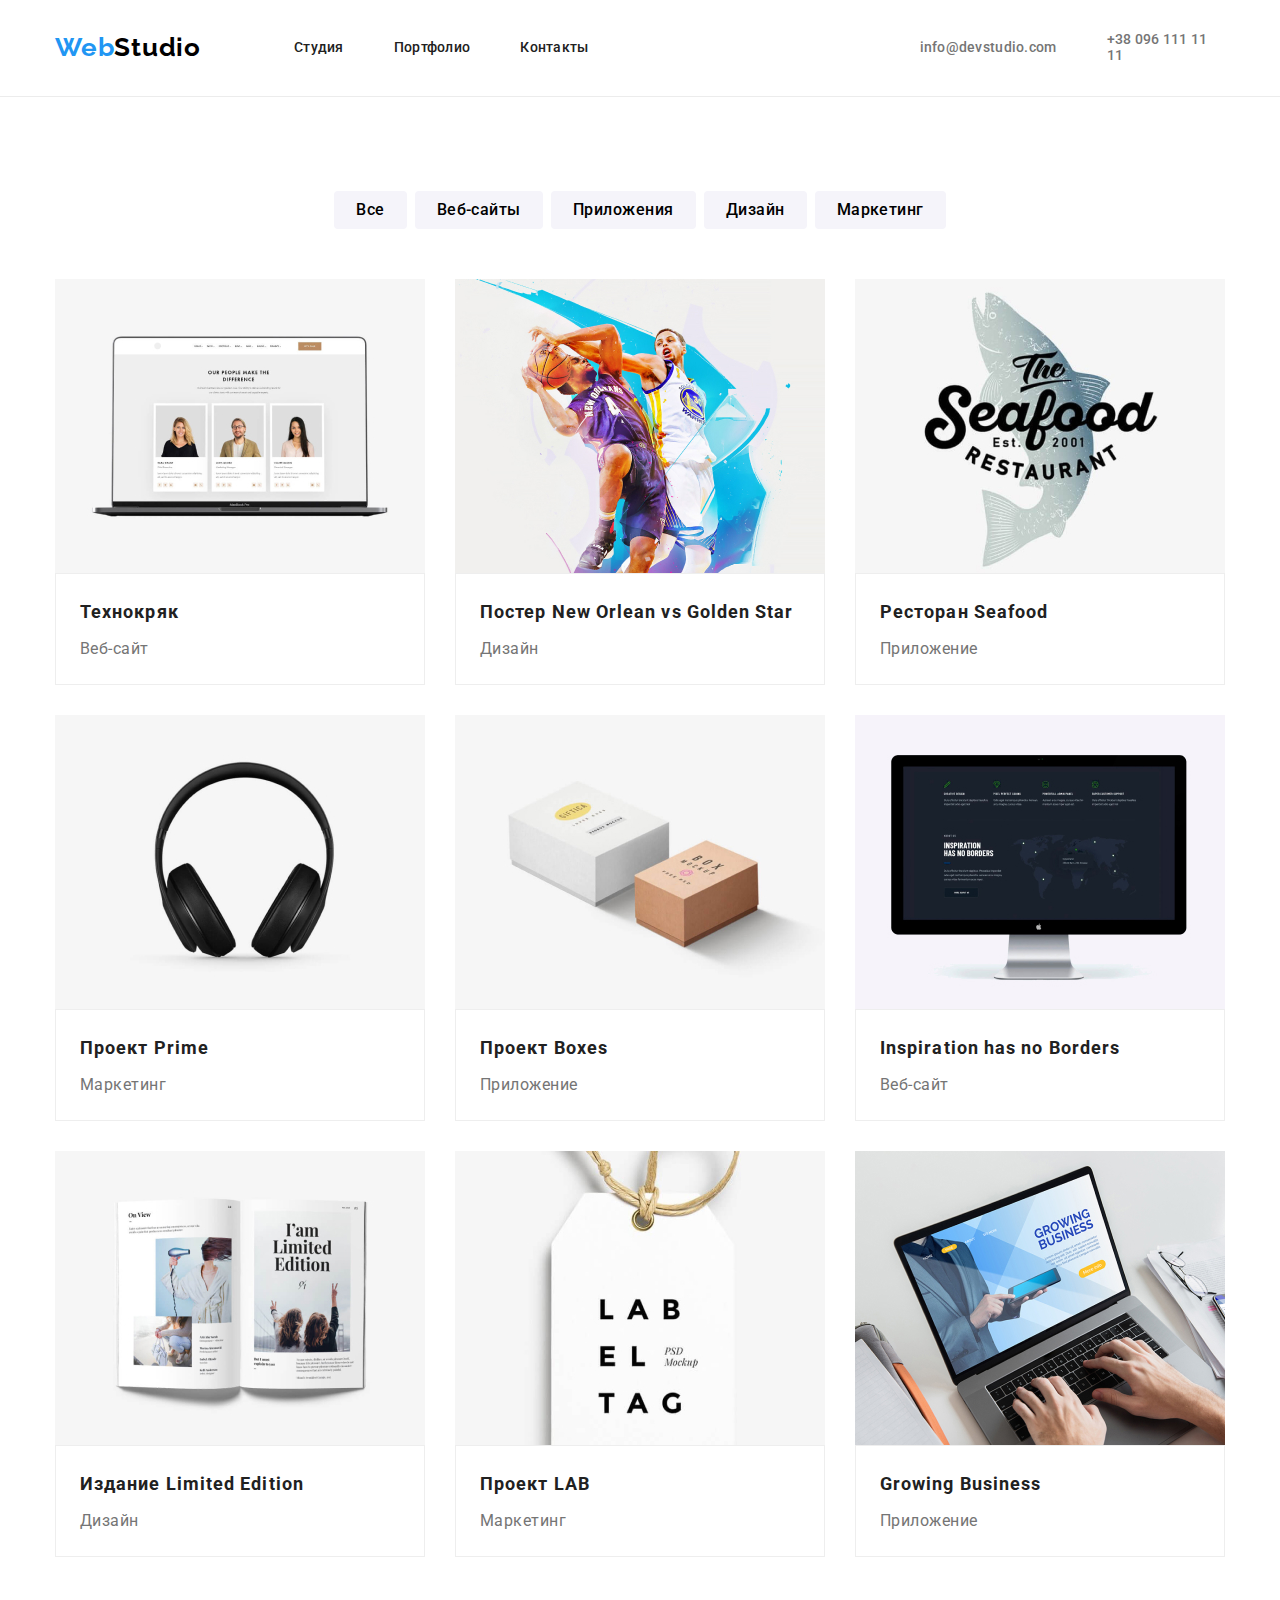
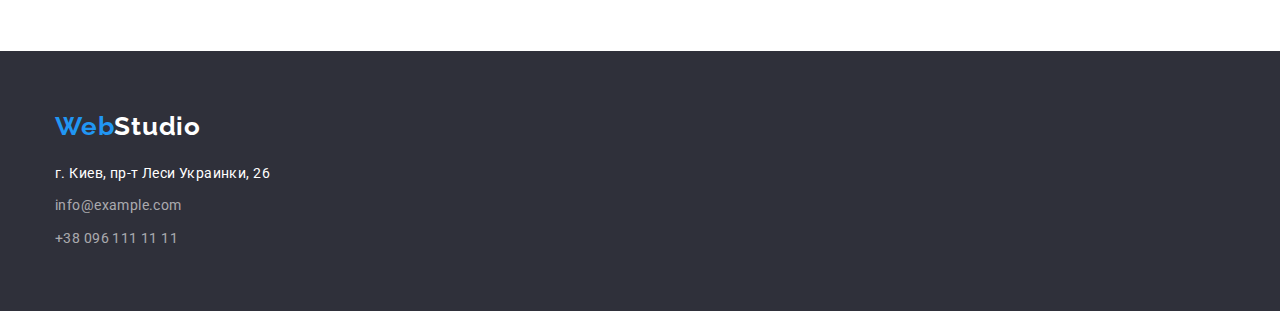
==== commit 499f14e2: "hw3 v.0.3" ====
--- a/portfolio.html
+++ b/portfolio.html
@@ -14,10 +14,9 @@
 
   <body>
     <header>
-			<div class=" header container">
+			<div class="header container">
 				<a href="/" class="logo"><span class="logo-web">Web</span><span class="logo-studio">Studio</span></a>
-
-        <nav class=> <!--Navigation !!!remind to add anchors!!!-->
+				<nav class=> <!--Navigation !!!remind to add anchors!!!-->
           <ul class="nav">
             <li class="item"><a href="./index.html" class="nav-link">Студия</a></li>
             <li class="item"><a href="./portfolio.html" class="nav-link">Портфолио</a></li>
@@ -34,10 +33,10 @@
       <section class="section">
 			  <div class="container">	
         <ul class="portfolio-button-bloc">
+					<li class="button"><button type="button" class="portfolio-button">Все</button></li>
 					<li class="button"><button type="button" class="portfolio-button">Веб-сайты</button></li>
           <li class="button"><button type="button" class="portfolio-button">Приложения</button></li>
           <li class="button"><button type="button" class="portfolio-button">Дизайн</button></li>
-          <li class="button"><button type="button" class="portfolio-button">Все</button></li>
           <li class="button"><button type="button" class="portfolio-button">Маркетинг</button></li>
         </ul>
 
@@ -47,16 +46,18 @@
               ><img src="./images/portfolio1.jpg" alt="ноутбук" width="370" />
              <div class="signature">
 							<h3 class="project-item-name">Технокряк</h3>
-              <p class="project-item-attribute">Веб-сайт</p></div></a
-            >
+              <p class="project-item-attribute">Веб-сайт</p>
+						 </div>
+						</a>
           </li>
           <li class="item">
             <a href="" class="link"
               ><img src="./images/portfolio2.jpg" alt="игра в баскетбол" width="370" />
              <div class="signature">
 							<h3 class="project-item-name">Постер New Orlean vs Golden Star</h3>
-              <p class="project-item-attribute">Дизайн</p></div></a
-            >
+              <p class="project-item-attribute">Дизайн</p>
+						</div>
+					 </a>
           </li>
           <li class="item">
             <a href="" class="link"
@@ -64,8 +65,8 @@
              <div class="signature">
 							<h3 class="project-item-name">Ресторан Seafood</h3>
               <p class="project-item-attribute">Приложение</p>
-						 </div></a
-            >
+						 </div>
+						</a>
           </li>
           <li class="item">
             <a href="" class="link"
@@ -73,8 +74,8 @@
              <div class="signature">
 							<h3 class="project-item-name">Проект Prime</h3>
               <p class="project-item-attribute">Маркетинг</p>
-						 </div></a
-            >
+						 </div>
+						</a>
           </li>
           <li class="item">
             <a href="" class="link"
@@ -82,8 +83,8 @@
              <div class="signature">
 							<h3 class="project-item-name">Проект Boxes</h3>
               <p class="project-item-attribute">Приложение</p>
-						 </div></a
-            >
+						 </div>
+						</a>
           </li>
           <li class="item">
             <a href="" class="link"
@@ -91,8 +92,8 @@
              <div class="signature">
 							<h3 class="project-item-name">Inspiration has no Borders</h3>
               <p class="project-item-attribute">Веб-сайт</p>
-						 </div></a
-            >
+						 </div>
+						</a>
           </li>
           <li class="item">
             <a href="" class="link"
@@ -100,17 +101,17 @@
              <div class="signature">
 							<h3 class="project-item-name">Издание Limited Edition</h3>
               <p class="project-item-attribute">Дизайн</p>
-						 </div></a
-            >
+						 </div>
+						</a>
           </li>
           <li class="item">
             <a href="" class="link"
               ><img src="./images/portfolio8.jpg" alt="ярлык" width="370" />
-            <div class="signature">
+             <div class="signature">
 							<h3 class="project-item-name">Проект LAB</h3>
               <p class="project-item-attribute">Маркетинг</p>
-						 </div></a
-            >
+						 </div>
+						</a>
           </li>
           <li class="item">
             <a href="" class="link"
@@ -118,16 +119,15 @@
              <div class="signature">
 							<h3 class="project-item-name">Growing Business</h3>
               <p class="project-item-attribute">Приложение</p>
-						 </div></a
-            >
+						 </div>
+						</a>
           </li>
-					
-        </ul>
+				</ul>
 			</div>
       </section>
     </main>
 
-   <footer class="footer">
+    <footer class="footer">
 			<div class="footer-bloc container">
 			 <a href="/" class="logo-footer"><span class="logo-web">Web</span><span class="logo-studio-footer">Studio</span></a>
      	 <address>
@@ -137,7 +137,7 @@
 					<li><a href="tel:+380961111111" class="footer-link">+38 096 111 11 11</a></li>
 				</ul>     
      	 </address>
-			</div>     
+			</div>
     </footer>
   </body>
 </html>
--- a/css/styles.css
+++ b/css/styles.css
@@ -1,8 +1,7 @@
  body {
-	 width: 1600px;
- 	font-family: 'Roboto', sans-serif;
+	font-family: 'Roboto', sans-serif;
 	color: var(--font-color);
-	background-color: var(--background-color) ;
+	/* background-color: var(--background-color) ; */
 }
 
  :root {
@@ -38,19 +37,22 @@
 	margin-left: auto;
 	margin-right: auto;
 	padding: 0 15px;
-	outline: 1px solid green;
+	/* outline: 1px solid green; */
 }
 
 .section {
 	padding: 94px 0;
-	outline: 1px solid red;
+	/* outline: 1px solid red; */
+}
+
+header {
+	border-bottom: 1px solid var(--header-border-clr);
 }
 
 .header {
-	 display: flex;
-	 align-items: center;
-	 border-bottom: 1px solid var(--header-border-clr);
-	 margin-top: 0;
+	display: flex;
+	align-items: center;
+	margin-top: 0;
 }
 
 .logo {
@@ -92,9 +94,10 @@
 	display: flex;
 	list-style-type: none;
 	margin-left: 93px;
-}
-
-.nav .item + .item{
+	align-items: center;
+}
+
+.nav .item + .item {
 	margin-left: 50px;
 }
 
@@ -155,6 +158,10 @@
 }
 
 .hero-title {
+	width: 696px;
+	margin-left: auto;
+	margin-right: auto;
+
 	color: var(--white);
 	font-weight: 900;
 	font-size: 44px;
@@ -189,20 +196,23 @@
 .hero-button:focus{} 
 
 
-.hang{
-	display: flex;
-	justify-content: center;
-}
-
-.hang .item {
+.padbot0{
+	padding-bottom: 0;
+}
+
+.benefits {
+	display: flex;
+}
+
+.benefits .item {
 	width: 270px;
 }
 
-.hang .item + .item {
+.benefits .item + .item {
 	margin-left: 30px;
 }
 
-.hang-title {
+.benefits-title {
 	font-weight: 700;
 	font-size: 14px;
 	line-height: 1.14;
@@ -210,7 +220,7 @@
 	text-transform: uppercase;
 }
 
-.hang-desc {
+.benefits-desc {
 	margin-top: 10px;
 
 	font-weight: 400;
@@ -219,7 +229,6 @@
 	letter-spacing: 0.03em;
 	color: var(--link-color);
 }
-
 
 
 .activity-title {
@@ -262,6 +271,10 @@
 .team-list {
 	display: flex;
 	margin-top: 50px;
+}
+
+.team-list .signature {
+ padding: 30px 0;
 }
 
 .team-list .item {
@@ -279,9 +292,7 @@
 }
 
 .team-name {
-	margin-top: 30px;
-	text-align: center;
-
+	text-align: center;
 
 	font-weight: 500;
 	font-size: 16px;
@@ -301,12 +312,7 @@
 
 .footer {
 	background-color: var(--footer-color);
-}
-
-.footer-bloc {
-	margin-left: 215px;
-	padding-top: 60px;
-	padding-bottom: 60px;
+ padding: 60px 0;
 }
 
 .footer-adr-bloc {
@@ -339,10 +345,8 @@
 
 .portfolio-button-bloc {
 	display: flex;
-	padding-bottom: 16px;
 	justify-content: center;
-	margin-bottom: 34px;
-	/* Так нарисовано на макете */
+	margin-bottom: 50px;
 }
 
 .portfolio-button-bloc .button + .button {
@@ -398,7 +402,7 @@
 	display: block;
 }
 
-.signature {
+.portfolio-projects .signature {
 	width: 370px;
 	padding: 20px 24px;
 	border: 1px solid var(--portfolio-border-clr);
